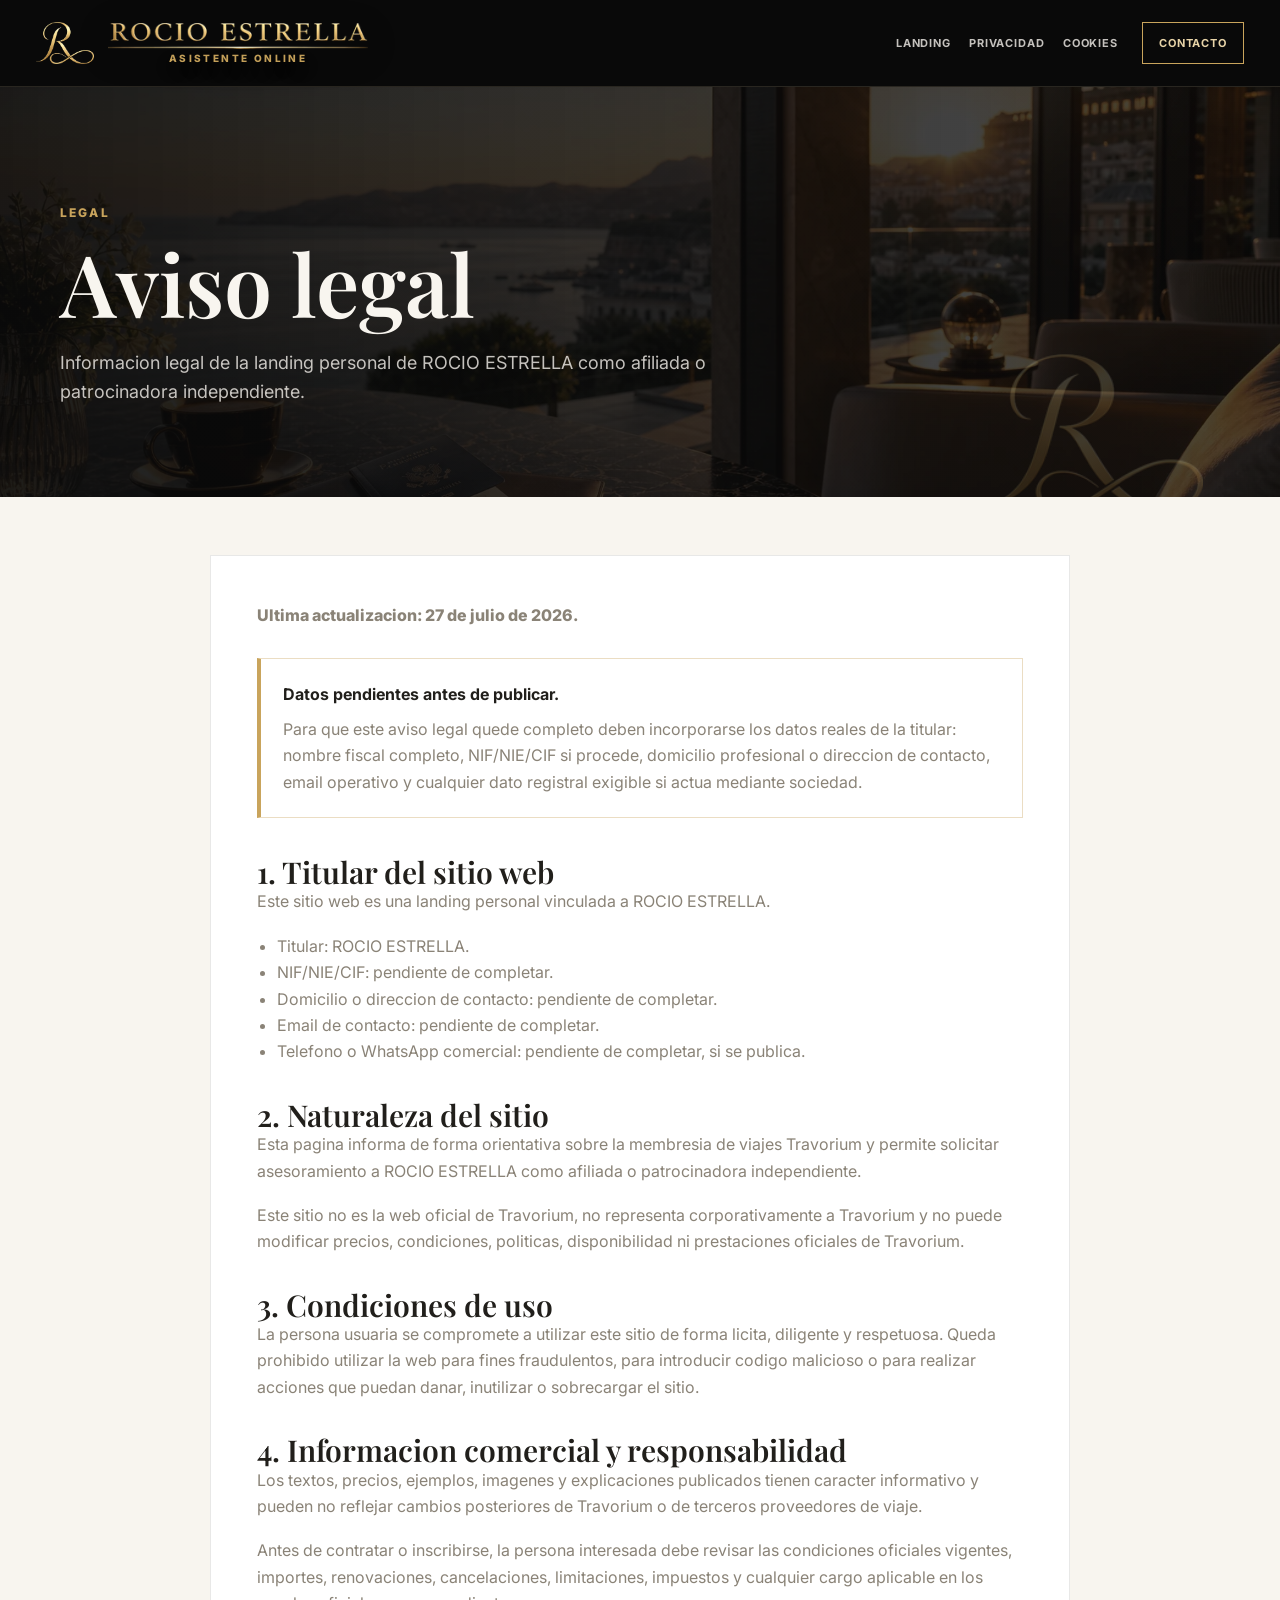
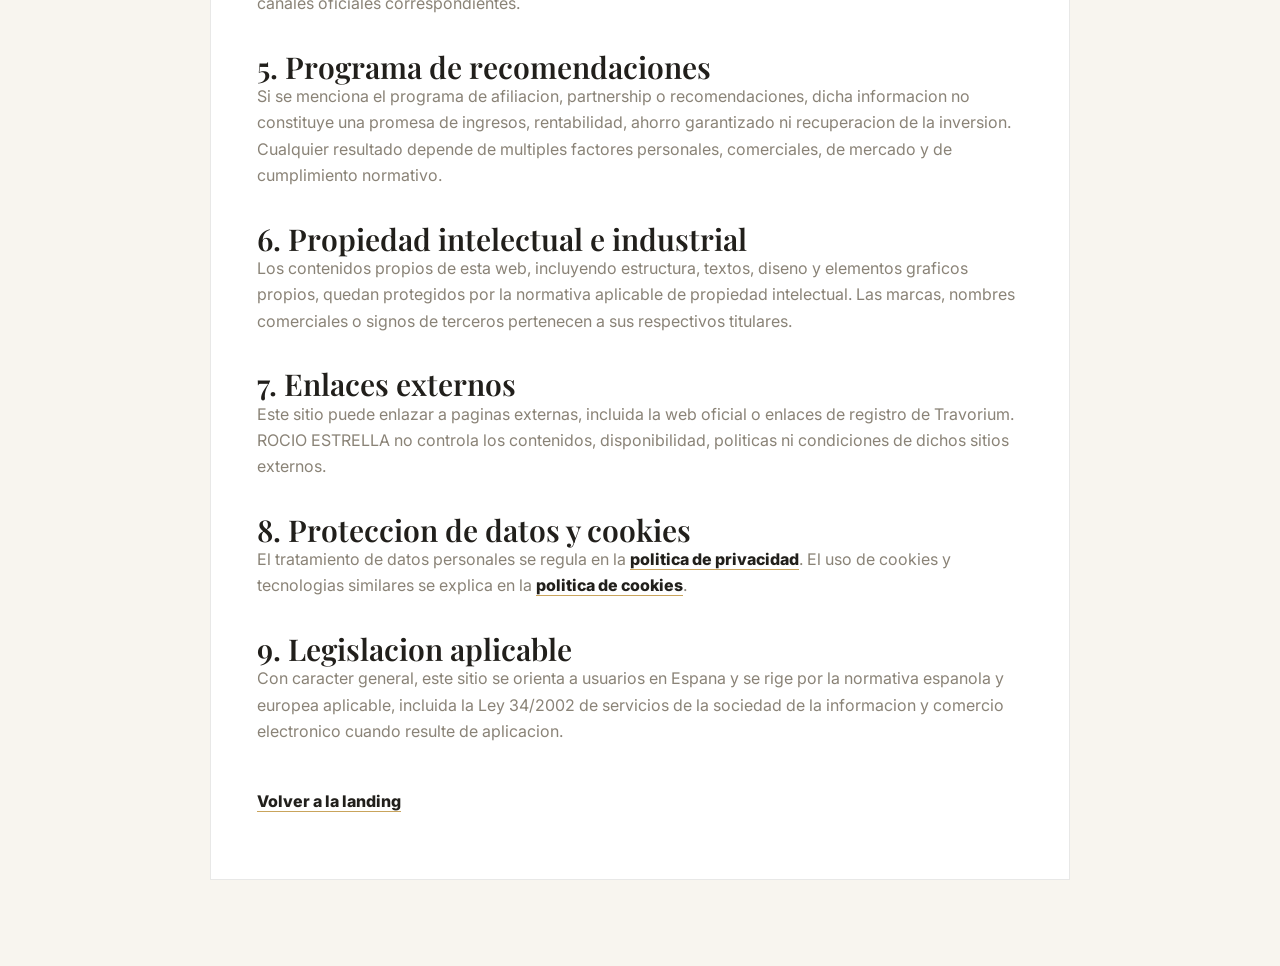
==== aviso-legal.html @ 83512c73 "Initial Rocio landing" ====
<!DOCTYPE html>
<html lang="es">
<head>
  <meta charset="UTF-8" />
  <meta name="viewport" content="width=device-width, initial-scale=1.0" />
  <title>Aviso legal | ROCIO ESTRELLA</title>
  <meta name="description" content="Aviso legal de la landing personal de ROCIO ESTRELLA sobre la membresia de viajes Travorium." />
  <link rel="preconnect" href="https://fonts.googleapis.com" />
  <link rel="preconnect" href="https://fonts.gstatic.com" crossorigin />
  <link href="https://fonts.googleapis.com/css2?family=Inter:wght@400;500;600;700;800&family=Playfair+Display:ital,wght@0,500;0,600;1,500&display=swap" rel="stylesheet" />
  <link rel="stylesheet" href="css/style.css" />
</head>
<body class="legal-page">
  <header class="site-header legal-header">
    <a class="brand" href="index.html" aria-label="ROCIO ESTRELLA inicio">
      <span class="brand-mark"><img src="assets/logo-rocio-mark-transparent.png" alt="" /></span>
      <span class="brand-lockup">
        <img class="brand-wordmark" src="assets/logo-rocio-wordmark-transparent.png" alt="ROCIO ESTRELLA" />
        <span class="brand-subtitle">Asistente online</span>
      </span>
    </a>
    <nav class="main-nav legal-nav">
      <a href="index.html">Landing</a>
      <a href="privacidad.html">Privacidad</a>
      <a href="cookies.html">Cookies</a>
    </nav>
    <a class="nav-cta" href="index.html#contacto">Contacto</a>
  </header>

  <main>
    <section class="legal-hero">
      <div class="container">
        <p class="eyebrow">Legal</p>
        <h1>Aviso legal</h1>
        <p>Informacion legal de la landing personal de ROCIO ESTRELLA como afiliada o patrocinadora independiente.</p>
      </div>
    </section>

    <section class="legal-section">
      <div class="legal-content">
        <p class="legal-updated">Ultima actualizacion: 27 de julio de 2026.</p>

    <div class="legal-notice">
      <strong>Datos pendientes antes de publicar.</strong>
      <p>Para que este aviso legal quede completo deben incorporarse los datos reales de la titular: nombre fiscal completo, NIF/NIE/CIF si procede, domicilio profesional o direccion de contacto, email operativo y cualquier dato registral exigible si actua mediante sociedad.</p>
    </div>

    <h2>1. Titular del sitio web</h2>
    <p>Este sitio web es una landing personal vinculada a ROCIO ESTRELLA.</p>
    <ul>
      <li>Titular: ROCIO ESTRELLA.</li>
      <li>NIF/NIE/CIF: pendiente de completar.</li>
      <li>Domicilio o direccion de contacto: pendiente de completar.</li>
      <li>Email de contacto: pendiente de completar.</li>
      <li>Telefono o WhatsApp comercial: pendiente de completar, si se publica.</li>
    </ul>

    <h2>2. Naturaleza del sitio</h2>
    <p>Esta pagina informa de forma orientativa sobre la membresia de viajes Travorium y permite solicitar asesoramiento a ROCIO ESTRELLA como afiliada o patrocinadora independiente.</p>
    <p>Este sitio no es la web oficial de Travorium, no representa corporativamente a Travorium y no puede modificar precios, condiciones, politicas, disponibilidad ni prestaciones oficiales de Travorium.</p>

    <h2>3. Condiciones de uso</h2>
    <p>La persona usuaria se compromete a utilizar este sitio de forma licita, diligente y respetuosa. Queda prohibido utilizar la web para fines fraudulentos, para introducir codigo malicioso o para realizar acciones que puedan danar, inutilizar o sobrecargar el sitio.</p>

    <h2>4. Informacion comercial y responsabilidad</h2>
    <p>Los textos, precios, ejemplos, imagenes y explicaciones publicados tienen caracter informativo y pueden no reflejar cambios posteriores de Travorium o de terceros proveedores de viaje.</p>
    <p>Antes de contratar o inscribirse, la persona interesada debe revisar las condiciones oficiales vigentes, importes, renovaciones, cancelaciones, limitaciones, impuestos y cualquier cargo aplicable en los canales oficiales correspondientes.</p>

    <h2>5. Programa de recomendaciones</h2>
    <p>Si se menciona el programa de afiliacion, partnership o recomendaciones, dicha informacion no constituye una promesa de ingresos, rentabilidad, ahorro garantizado ni recuperacion de la inversion. Cualquier resultado depende de multiples factores personales, comerciales, de mercado y de cumplimiento normativo.</p>

    <h2>6. Propiedad intelectual e industrial</h2>
    <p>Los contenidos propios de esta web, incluyendo estructura, textos, diseno y elementos graficos propios, quedan protegidos por la normativa aplicable de propiedad intelectual. Las marcas, nombres comerciales o signos de terceros pertenecen a sus respectivos titulares.</p>

    <h2>7. Enlaces externos</h2>
    <p>Este sitio puede enlazar a paginas externas, incluida la web oficial o enlaces de registro de Travorium. ROCIO ESTRELLA no controla los contenidos, disponibilidad, politicas ni condiciones de dichos sitios externos.</p>

    <h2>8. Proteccion de datos y cookies</h2>
    <p>El tratamiento de datos personales se regula en la <a href="privacidad.html">politica de privacidad</a>. El uso de cookies y tecnologias similares se explica en la <a href="cookies.html">politica de cookies</a>.</p>

    <h2>9. Legislacion aplicable</h2>
    <p>Con caracter general, este sitio se orienta a usuarios en Espana y se rige por la normativa espanola y europea aplicable, incluida la Ley 34/2002 de servicios de la sociedad de la informacion y comercio electronico cuando resulte de aplicacion.</p>

        <p class="legal-back"><a href="index.html">Volver a la landing</a></p>
      </div>
    </section>
  </main>
</body>
</html>
---- css/style.css ----
:root {
  --color-black: #0A0A0A;
  --color-gold: #C9A45C;
  --color-gold-light: #E8D4A8;
  --color-cream: #F8F5EF;
  --color-text-muted: #8A8377;
  --color-ink: #211F1B;
  --color-line: rgba(201, 164, 92, 0.22);
  --font-serif: "Playfair Display", Georgia, serif;
  --font-sans: "Inter", Arial, sans-serif;
}

/* Base */
* { box-sizing: border-box; }
html { scroll-behavior: smooth; }
body {
  margin: 0;
  padding-bottom: 112px;
  background: var(--color-black);
  color: var(--color-ink);
  font-family: var(--font-sans);
  line-height: 1.65;
}

img { max-width: 100%; display: block; }
a { color: inherit; }
.container { width: min(1160px, calc(100% - 40px)); margin: 0 auto; }

/* Navbar */
.site-header {
  position: fixed;
  inset: 0 0 auto;
  z-index: 20;
  display: flex;
  align-items: center;
  gap: 24px;
  padding: 18px 36px;
  color: var(--color-cream);
  background: linear-gradient(to bottom, rgba(10, 10, 10, 0.92), rgba(10, 10, 10, 0.45), transparent);
  transition: background 220ms ease, border-color 220ms ease;
}

.site-header.is-scrolled {
  background: rgba(10, 10, 10, 0.94);
  border-bottom: 1px solid rgba(232, 212, 168, 0.14);
  backdrop-filter: blur(16px);
}

.brand {
  display: inline-grid;
  grid-template-columns: 58px 260px;
  align-items: center;
  gap: 14px;
  text-decoration: none;
  min-width: max-content;
}

.brand-mark {
  width: 58px;
  height: 50px;
  display: grid;
  place-items: center;
  overflow: visible;
}

.brand-mark img {
  width: 100%;
  height: 100%;
  object-fit: contain;
}

.brand-wordmark {
  display: block;
  width: 260px;
  max-width: 36vw;
  height: auto;
  filter: drop-shadow(0 8px 18px rgba(0, 0, 0, 0.32));
}

.brand-lockup {
  display: grid;
  gap: 4px;
  justify-items: center;
}

.brand-subtitle {
  width: 100%;
  color: var(--color-gold);
  font-size: 10px;
  font-weight: 800;
  letter-spacing: 0.24em;
  line-height: 1;
  text-align: center;
  text-transform: uppercase;
  text-shadow: 0 8px 18px rgba(0, 0, 0, 0.32);
}

.main-nav {
  display: flex;
  align-items: center;
  justify-content: center;
  gap: 18px;
  flex: 1;
}

.main-nav a,
.nav-cta {
  color: rgba(248, 245, 239, 0.78);
  font-size: 11px;
  font-weight: 700;
  letter-spacing: 0.08em;
  text-decoration: none;
  text-transform: uppercase;
}

.main-nav a:hover { color: var(--color-gold-light); }
.nav-cta {
  padding: 11px 16px;
  border: 1px solid var(--color-gold);
  color: var(--color-gold-light);
}

.menu-toggle {
  display: none;
  width: 42px;
  height: 42px;
  border: 1px solid rgba(232, 212, 168, 0.3);
  background: transparent;
}

.menu-toggle span {
  display: block;
  width: 18px;
  height: 2px;
  margin: 4px auto;
  background: var(--color-gold-light);
}

/* Hero */
.hero {
  position: relative;
  min-height: 92vh;
  display: grid;
  align-items: end;
  color: var(--color-cream);
  padding: 150px 0 78px;
  overflow: hidden;
}

.hero-image,
.hero-overlay {
  position: absolute;
  inset: 0;
  width: 100%;
  height: 100%;
}

.hero-image {
  object-fit: cover;
}

.hero-overlay {
  background:
    linear-gradient(90deg, rgba(10, 10, 10, 0.86) 0%, rgba(10, 10, 10, 0.56) 46%, rgba(10, 10, 10, 0.28) 100%),
    linear-gradient(0deg, rgba(10, 10, 10, 0.82) 0%, transparent 45%);
}

.hero-content { position: relative; z-index: 1; max-width: 840px; margin-left: max(20px, calc((100vw - 1160px) / 2)); }
.eyebrow {
  margin: 0 0 14px;
  color: var(--color-gold);
  font-size: 12px;
  font-weight: 800;
  letter-spacing: 0.18em;
  text-transform: uppercase;
}

h1, h2, h3 { margin: 0; font-family: var(--font-serif); line-height: 1.08; letter-spacing: 0; }
h1 { max-width: 780px; font-size: clamp(46px, 7vw, 86px); font-weight: 600; }
.hero h1 { max-width: 720px; }
h2 { color: inherit; font-size: clamp(34px, 4.6vw, 58px); font-weight: 600; }
h3 { font-size: 24px; }
p { margin: 0 0 18px; }

.hero-copy {
  max-width: 660px;
  margin-top: 24px;
  color: rgba(248, 245, 239, 0.82);
  font-size: 18px;
}

.hero-actions,
.trust-row {
  display: flex;
  align-items: center;
  flex-wrap: wrap;
  gap: 14px;
}

.hero-actions { margin-top: 34px; }
.button {
  display: inline-flex;
  align-items: center;
  justify-content: center;
  min-height: 48px;
  padding: 13px 22px;
  border: 1px solid transparent;
  font-size: 13px;
  font-weight: 800;
  letter-spacing: 0.08em;
  text-decoration: none;
  text-transform: uppercase;
  cursor: pointer;
}

.button-primary { background: var(--color-gold); color: #111; }
.button-secondary { border-color: rgba(232, 212, 168, 0.55); color: var(--color-cream); background: rgba(10, 10, 10, 0.26); }
.button-outline-dark {
  border-color: rgba(33, 31, 27, 0.2);
  color: var(--color-black);
  background: #fff;
}
.button-subtle {
  min-height: auto;
  padding: 6px 2px;
  border: 0;
  color: rgba(248, 245, 239, 0.6);
  background: transparent;
  font-size: 10px;
  font-weight: 600;
  letter-spacing: 0.04em;
}

.button-subtle:hover {
  color: var(--color-cream);
  text-decoration: underline;
  text-underline-offset: 5px;
}

.button-secondary.light { margin-top: 16px; color: var(--color-gold-light); }
.button.full { width: 100%; }
.button:hover { transform: translateY(-1px); }

.membership-badge {
  width: fit-content;
  max-width: 100%;
  margin-top: 26px;
  padding: 14px 18px;
  border: 1px solid rgba(232, 212, 168, 0.28);
  background: rgba(7, 10, 13, 0.34);
  color: var(--color-cream);
}

.membership-badge span {
  display: block;
  color: var(--color-gold-light);
  font-size: 11px;
  font-weight: 800;
  letter-spacing: 0.14em;
  text-transform: uppercase;
}

.membership-badge p {
  margin: 6px 0 0;
  color: rgba(248, 245, 239, 0.72);
  font-size: 13px;
}

.trust-row {
  margin-top: 28px;
  color: rgba(248, 245, 239, 0.72);
  font-size: 12px;
  font-weight: 700;
  letter-spacing: 0.08em;
  text-transform: uppercase;
}

.trust-row span { padding-right: 14px; border-right: 1px solid rgba(232, 212, 168, 0.28); }
.trust-row span:last-child { border-right: 0; }

.hero-disclaimer {
  max-width: 560px;
  margin: 18px 0 0;
  color: rgba(248, 245, 239, 0.58);
  font-size: 12px;
}

/* Sections */
.section { padding: 104px 0; background: #fff; }
.section-cream { background: var(--color-cream); }
.dark-section, .final-cta, .transparency { background: var(--color-black); color: var(--color-cream); }
.testimonial-section { background: #15130F; color: var(--color-cream); }
.slim-section { background: #fff; }
.contact-grid,
.two-column,
.faq-layout {
  display: grid;
  grid-template-columns: 0.9fr 1.1fr;
  gap: 70px;
  align-items: center;
}

.section-heading {
  max-width: 760px;
  margin-bottom: 46px;
}

.section-heading.compact { max-width: 680px; }
.section-heading p:not(.eyebrow) { color: var(--color-text-muted); font-size: 17px; }

/* Advisor */
.advisor-section {
  background:
    linear-gradient(180deg, #fff 0%, var(--color-cream) 100%);
  padding: 86px 0;
}

.advisor-layout {
  display: grid;
  grid-template-columns: minmax(280px, 0.72fr) minmax(0, 1fr);
  gap: clamp(32px, 5vw, 66px);
  align-items: center;
}

.advisor-copy {
  max-width: 680px;
}

.advisor-copy h2 {
  max-width: 680px;
  color: #070D1A;
  font-family: var(--font-serif);
  font-size: clamp(34px, 4.2vw, 54px);
  font-weight: 600;
  line-height: 1.08;
}

.advisor-copy p:not(.eyebrow) {
  max-width: 650px;
  margin-top: 20px;
  margin-bottom: 0;
  color: #74777F;
  font-size: 17px;
  line-height: 1.72;
}

.advisor-copy strong {
  color: #666A72;
  font-weight: 800;
}

.advisor-actions {
  display: flex;
  flex-wrap: wrap;
  gap: 18px;
  margin-top: 30px;
}

.advisor-actions .button {
  min-height: 50px;
  padding-inline: 24px;
  border-radius: 0;
  font-size: 13px;
  letter-spacing: 0.08em;
  text-transform: uppercase;
}

.advisor-photo {
  position: relative;
  min-height: 460px;
  margin: 0;
  overflow: hidden;
  background: #111;
  box-shadow: 0 22px 54px rgba(33, 31, 27, 0.16);
}

.advisor-photo::after {
  content: "";
  position: absolute;
  inset: 0;
  background: linear-gradient(180deg, transparent 64%, rgba(10, 10, 10, 0.28));
  pointer-events: none;
}

.advisor-photo img {
  width: 100%;
  height: 100%;
  min-height: 460px;
  object-fit: cover;
  object-position: 52% 46%;
}

/* Benefits, plans and cards */
.benefit-grid,
.plans-grid,
.testimonial-grid,
.destination-grid,
.steps,
.transparency-grid {
  display: grid;
  gap: 18px;
}

.benefit-grid { grid-template-columns: repeat(3, 1fr); }
.benefit-grid article,
.steps article {
  padding: 28px;
  border: 1px solid rgba(33, 31, 27, 0.12);
  background: rgba(255, 255, 255, 0.56);
}

.benefit-grid span,
.steps span {
  display: inline-grid;
  place-items: center;
  width: 34px;
  height: 34px;
  margin-bottom: 22px;
  border: 1px solid var(--color-gold);
  color: var(--color-gold);
  font-weight: 800;
}

.benefit-grid p,
.steps p { color: var(--color-text-muted); margin-bottom: 0; }

.pricing-panel {
  position: relative;
}

.plans-grid {
  grid-template-columns: repeat(3, 1fr);
  align-items: stretch;
  gap: clamp(36px, 4.5vw, 72px);
}

.plan-card {
  position: relative;
  display: flex;
  min-height: 380px;
  flex-direction: column;
  padding: 14px 0 0;
  border: 0;
  border-top: 1px solid rgba(232, 212, 168, 0.28);
  background:
    linear-gradient(180deg, rgba(201, 164, 92, 0.055), transparent 42%);
  box-shadow: none;
  overflow: visible;
  transition: transform 220ms ease, border-color 220ms ease, box-shadow 220ms ease;
}

.pricing-note {
  max-width: 760px;
  margin: 28px auto 0;
  color: rgba(248, 245, 239, 0.58);
  font-size: 14px;
  text-align: center;
}

.plan-card::before {
  display: none;
}

.plan-card::after {
  content: "";
  position: absolute;
  inset: 12px auto 12px -18px;
  width: 1px;
  background: linear-gradient(180deg, rgba(232, 212, 168, 0.32), transparent);
  opacity: 0.4;
}

.plan-card:hover {
  transform: translateY(-3px);
  border-color: rgba(232, 212, 168, 0.56);
  box-shadow: none;
}

.plan-card.featured {
  z-index: 1;
  background:
    linear-gradient(180deg, rgba(201, 164, 92, 0.12), transparent 48%);
  border-color: rgba(201, 164, 92, 0.72);
  box-shadow: none;
}

.plan-card.platinum {
  background:
    linear-gradient(180deg, rgba(232, 212, 168, 0.1), transparent 48%);
  border-color: rgba(232, 212, 168, 0.62);
}

.plan-card.platinum::before {
  display: none;
}

.plan-card.platinum::after {
  background: linear-gradient(180deg, rgba(232, 212, 168, 0.5), transparent);
}

.plan-card.featured::before {
  display: none;
}

.plan-topline {
  display: flex;
  align-items: center;
  justify-content: space-between;
  gap: 12px;
  min-height: 28px;
}

.plan-name {
  margin: 0;
  color: var(--color-gold-light);
  font-weight: 800;
  letter-spacing: 0.14em;
  text-transform: uppercase;
}

.plan-topline > span {
  padding: 5px 9px;
  background: rgba(201, 164, 92, 0.16);
  color: var(--color-gold-light);
  font-size: 10px;
  font-weight: 900;
  letter-spacing: 0.12em;
  text-transform: uppercase;
}

.plan-card strong {
  display: block;
  margin-top: 24px;
  color: #fff;
  font-family: var(--font-serif);
  font-size: 42px;
  line-height: 1;
}

.plan-card > span { color: rgba(248, 245, 239, 0.58); }
.monthly { margin: 22px 0; color: var(--color-gold-light); font-weight: 800; }
.plan-card ul {
  display: grid;
  gap: 12px;
  padding: 0;
  margin: 0;
  color: rgba(248, 245, 239, 0.76);
  list-style: none;
}

.plan-card li {
  position: relative;
  padding-left: 24px;
}

.plan-card li::before {
  content: "";
  position: absolute;
  left: 0;
  top: 0.72em;
  width: 8px;
  height: 8px;
  border: 1px solid var(--color-gold);
  transform: rotate(45deg);
}

.plan-cta {
  display: inline-flex;
  align-items: center;
  justify-content: center;
  width: 100%;
  min-height: 46px;
  margin-top: auto;
  border: 1px solid rgba(232, 212, 168, 0.34);
  color: var(--color-gold-light);
  font-size: 12px;
  font-weight: 800;
  letter-spacing: 0.08em;
  text-decoration: none;
  text-transform: uppercase;
}

.featured .plan-cta {
  background: rgba(201, 164, 92, 0.92);
  border-color: var(--color-gold);
  color: #111;
}

.platinum .plan-cta {
  border-color: var(--color-gold-light);
  box-shadow: inset 0 0 0 1px rgba(232, 212, 168, 0.18);
}

.plan-cta:hover {
  background: rgba(201, 164, 92, 0.14);
}

.featured .plan-cta:hover {
  background: var(--color-gold-light);
}

.testimonial-grid { grid-template-columns: repeat(3, 1fr); }
blockquote {
  margin: 0;
  padding: 28px;
  border: 1px solid rgba(232, 212, 168, 0.18);
  background: rgba(248, 245, 239, 0.04);
}

blockquote p { font-family: var(--font-serif); font-size: 24px; line-height: 1.32; }
cite { color: var(--color-gold-light); font-size: 13px; font-style: normal; }
.microcopy { margin-top: 16px; color: var(--color-text-muted); font-size: 13px; }

/* Destinations */
.destinations-section { background: #fff; }
.destination-grid { grid-template-columns: repeat(3, 1fr); }
.destination-card {
  position: relative;
  min-height: 430px;
  overflow: hidden;
  background: #111;
  color: var(--color-cream);
}

.destination-card img {
  width: 100%;
  height: 100%;
  min-height: 430px;
  object-fit: cover;
  transition: transform 600ms ease;
}

.destination-card::after {
  content: "";
  position: absolute;
  inset: 0;
  background: linear-gradient(0deg, rgba(10, 10, 10, 0.82), rgba(10, 10, 10, 0.08) 58%);
}

.destination-card div {
  position: absolute;
  z-index: 1;
  left: 24px;
  right: 24px;
  bottom: 24px;
}

.destination-card span {
  color: var(--color-gold-light);
  font-size: 12px;
  font-weight: 800;
  letter-spacing: 0.12em;
  text-transform: uppercase;
}

.destination-card h3 {
  margin-top: 8px;
  color: #fff;
  font-size: 30px;
}

.destination-card:hover img { transform: scale(1.04); }

/* Process and transparency */
.steps { grid-template-columns: repeat(3, 1fr); }
.two-column { align-items: start; }

.association-card {
  margin: 38px 0 0;
  padding: 22px 0 0;
  border: 0;
  border-top: 1px solid rgba(232, 212, 168, 0.18);
  background:
    linear-gradient(135deg, rgba(248, 245, 239, 0.035), rgba(248, 245, 239, 0.01)),
    radial-gradient(circle at 82% 18%, rgba(201, 164, 92, 0.18), transparent 34%);
  color: var(--color-cream);
  box-shadow: none;
}

.price-association-card {
  margin-top: 26px;
}

.association-option,
.association-summary {
  display: grid;
  align-items: center;
  gap: 16px;
}

.association-option {
  grid-template-columns: 58px 1fr auto;
  padding: 0 0 18px;
  border-bottom: 1px solid rgba(232, 212, 168, 0.16);
}

.association-toggle {
  width: 58px;
  height: 46px;
  display: grid;
  place-items: center;
  border: 1px solid rgba(232, 212, 168, 0.55);
  background: linear-gradient(180deg, rgba(232, 212, 168, 0.2), rgba(201, 164, 92, 0.12));
  color: var(--color-gold-light);
  box-shadow: inset 0 0 0 1px rgba(10, 10, 10, 0.35), 0 10px 24px rgba(0, 0, 0, 0.18);
  cursor: pointer;
  transition: transform 180ms ease, background 180ms ease, border-color 180ms ease;
}

.association-toggle[aria-pressed="true"] {
  background: var(--color-gold);
  border-color: var(--color-gold-light);
  color: #111;
}

.association-toggle:hover {
  transform: translateY(-1px);
  border-color: var(--color-gold-light);
}

.toggle-symbol {
  font-size: 26px;
  font-weight: 800;
  line-height: 1;
}

.association-title-row {
  display: flex;
  align-items: center;
  gap: 12px;
  flex-wrap: wrap;
}

.association-card h3 {
  color: #fff;
  font-family: var(--font-sans);
  font-size: clamp(18px, 1.8vw, 24px);
  font-weight: 800;
  line-height: 1.2;
}

.association-title-row span {
  padding: 5px 10px;
  background: var(--color-gold);
  color: #111;
  font-size: 11px;
  font-weight: 900;
  letter-spacing: 0.1em;
  text-transform: uppercase;
}

.association-card p {
  margin: 6px 0 0;
  color: rgba(248, 245, 239, 0.68);
  font-size: 14px;
}

.association-card a:not(.button) {
  display: inline-block;
  margin-top: 8px;
  color: var(--color-gold-light);
  font-weight: 800;
  text-decoration: none;
  border-bottom: 1px solid var(--color-gold);
}

.association-price {
  text-align: right;
  white-space: nowrap;
}

.association-price .old-price {
  color: rgba(248, 245, 239, 0.48);
  font-weight: 800;
  text-decoration: line-through;
}

.association-price strong {
  display: inline-block;
  margin-left: 8px;
  color: #fff;
  font-family: var(--font-serif);
  font-size: clamp(30px, 3.2vw, 44px);
  line-height: 1;
}

.association-price small {
  color: rgba(248, 245, 239, 0.62);
  font-size: 15px;
  font-weight: 700;
}

.association-summary {
  grid-template-columns: 1fr auto auto auto;
  padding-top: 16px;
  gap: 22px;
}

.association-summary span {
  display: block;
  color: rgba(248, 245, 239, 0.58);
  font-size: 12px;
  font-weight: 800;
  letter-spacing: 0.12em;
  text-transform: uppercase;
}

.association-summary strong {
  color: #fff;
  display: block;
  font-size: clamp(20px, 2vw, 28px);
  line-height: 1.2;
}

.association-pill {
  padding: 10px 14px;
  background: rgba(248, 245, 239, 0.08);
  border: 1px solid rgba(232, 212, 168, 0.18);
  color: var(--color-gold-light);
  font-size: 14px;
  font-weight: 800;
  white-space: nowrap;
}

.association-card:not(.is-selected) .association-pill {
  color: rgba(248, 245, 239, 0.48);
  text-decoration: line-through;
}

.association-note {
  margin: 16px 0 0;
  color: rgba(248, 245, 239, 0.55);
  font-size: 13px;
  text-align: center;
}

.sticky-price-bar {
  position: fixed;
  right: 0;
  bottom: 0;
  left: 0;
  z-index: 30;
  padding: 12px 28px;
  border-top: 1px solid rgba(232, 212, 168, 0.24);
  background: rgba(10, 10, 10, 0.94);
  color: var(--color-cream);
  backdrop-filter: blur(18px);
  box-shadow: 0 -22px 60px rgba(0, 0, 0, 0.32);
  opacity: 0;
  pointer-events: none;
  transform: translateY(100%);
  transition: opacity 220ms ease, transform 220ms ease;
}

.sticky-price-bar.is-visible {
  opacity: 1;
  pointer-events: auto;
  transform: translateY(0);
}

.sticky-price-inner {
  width: min(1200px, 100%);
  margin: 0 auto;
  display: grid;
  grid-template-columns: 1.25fr auto auto auto;
  gap: 24px;
  align-items: center;
}

.sticky-plan span,
.sticky-total span {
  display: block;
  color: rgba(248, 245, 239, 0.55);
  font-size: 11px;
  font-weight: 900;
  letter-spacing: 0.14em;
  text-transform: uppercase;
}

.sticky-plan strong,
.sticky-total strong {
  display: block;
  margin-top: 4px;
  color: #fff;
  font-size: clamp(20px, 2.2vw, 30px);
  line-height: 1.05;
}

.sticky-association-toggle {
  min-height: 50px;
  display: inline-flex;
  align-items: center;
  justify-content: center;
  gap: 10px;
  padding: 0 18px;
  border: 1px solid rgba(232, 212, 168, 0.42);
  background: rgba(248, 245, 239, 0.05);
  color: var(--color-gold-light);
  font: inherit;
  font-weight: 900;
  cursor: pointer;
}

.sticky-association-toggle span {
  display: inline-grid;
  place-items: center;
  width: 22px;
  height: 22px;
  background: rgba(201, 164, 92, 0.18);
  color: var(--color-gold-light);
  font-size: 20px;
  line-height: 1;
}

.sticky-association-toggle[aria-pressed="true"] {
  border-color: var(--color-gold);
  background: rgba(201, 164, 92, 0.16);
}

.sticky-association-toggle[aria-pressed="true"] span {
  background: var(--color-gold);
  color: #111;
}

.sticky-cta {
  min-width: 230px;
}

.disclaimer {
  padding: 18px;
  border-left: 3px solid var(--color-gold);
  background: var(--color-cream);
  font-weight: 700;
}

.transparency-grid { grid-template-columns: repeat(3, 1fr); }
.transparency-grid article {
  padding: 24px;
  border: 1px solid rgba(232, 212, 168, 0.17);
  background: rgba(248, 245, 239, 0.04);
}

.transparency-grid h3 { color: var(--color-gold-light); font-size: 23px; }
.transparency-grid p { color: rgba(248, 245, 239, 0.72); margin-bottom: 0; }
.transparency-grid a { color: var(--color-gold-light); font-weight: 800; }

/* FAQ */
.faq-layout { align-items: start; }
.faq-list { display: grid; gap: 12px; }
details {
  border: 1px solid rgba(33, 31, 27, 0.13);
  background: rgba(255, 255, 255, 0.68);
}

summary {
  padding: 18px 20px;
  cursor: pointer;
  font-weight: 800;
}

details p { padding: 0 20px 18px; color: var(--color-text-muted); }

/* Final CTA */
.final-cta .contact-grid { align-items: start; }
.final-cta p { color: rgba(248, 245, 239, 0.72); }
.contact-form {
  display: grid;
  gap: 14px;
  padding: 28px;
  border: 1px solid rgba(232, 212, 168, 0.2);
  background: rgba(248, 245, 239, 0.04);
}

label { display: grid; gap: 7px; color: var(--color-gold-light); font-size: 13px; font-weight: 800; text-transform: uppercase; letter-spacing: 0.08em; }
input, textarea {
  width: 100%;
  border: 1px solid rgba(232, 212, 168, 0.24);
  background: rgba(255, 255, 255, 0.06);
  color: #fff;
  font: inherit;
  padding: 13px 14px;
}

textarea { resize: vertical; }
.check {
  grid-template-columns: 18px 1fr;
  align-items: start;
  color: rgba(248, 245, 239, 0.78);
  font-size: 12px;
  line-height: 1.45;
  text-transform: none;
  letter-spacing: 0;
}

.check input { width: 18px; margin-top: 2px; }
.check a, .direct-link { color: var(--color-gold-light); font-weight: 800; }
.direct-link {
  display: block;
  text-align: center;
  text-transform: uppercase;
  letter-spacing: 0.08em;
  font-size: 13px;
}
.disabled-link {
  color: rgba(248, 245, 239, 0.48);
  cursor: not-allowed;
}

.form-note,
.form-status {
  padding: 14px 16px;
  border-left: 3px solid var(--color-gold);
  background: rgba(248, 245, 239, 0.08);
  font-size: 14px;
}

.form-status:empty {
  display: none;
}

/* Footer */
.site-footer {
  padding: 58px 0 24px;
  background: #050505;
  color: rgba(248, 245, 239, 0.72);
}

.footer-grid {
  display: grid;
  grid-template-columns: 1.5fr 0.7fr 0.8fr;
  gap: 42px;
}

.footer-brand {
  display: inline-grid;
  margin-bottom: 18px;
}
.site-footer h3 {
  color: var(--color-gold-light);
  font-family: var(--font-sans);
  font-size: 13px;
  letter-spacing: 0.1em;
  text-transform: uppercase;
}

.site-footer a:not(.brand) {
  display: block;
  margin: 9px 0;
  text-decoration: none;
}

.footer-muted {
  display: block;
  margin: 9px 0;
  color: rgba(248, 245, 239, 0.52);
}

.site-footer a:hover { color: var(--color-gold-light); }
.copyright {
  width: min(1160px, calc(100% - 40px));
  margin: 34px auto 0;
  padding-top: 22px;
  border-top: 1px solid rgba(232, 212, 168, 0.13);
  font-size: 13px;
}

/* Legal pages */
.legal-page {
  padding-bottom: 0;
  background: var(--color-black);
  color: var(--color-ink);
}

.legal-header {
  position: sticky;
  background: rgba(10, 10, 10, 0.94);
  border-bottom: 1px solid rgba(232, 212, 168, 0.14);
  backdrop-filter: blur(16px);
}

.legal-nav {
  justify-content: flex-end;
}

.legal-hero {
  position: relative;
  padding: 116px 0 72px;
  overflow: hidden;
  background:
    linear-gradient(90deg, rgba(10, 10, 10, 0.92), rgba(10, 10, 10, 0.72)),
    url("../assets/hero-travel.webp") center/cover;
  color: var(--color-cream);
}

.legal-hero::after {
  content: "";
  position: absolute;
  right: 6vw;
  bottom: -46px;
  width: min(220px, 42vw);
  aspect-ratio: 1;
  background: url("../assets/logo-rocio-mark-transparent.png") center/contain no-repeat;
  opacity: 0.18;
}

.legal-hero .container {
  position: relative;
  z-index: 1;
}

.legal-hero h1 {
  color: var(--color-cream);
}

.legal-hero p:not(.eyebrow) {
  max-width: 660px;
  margin-top: 18px;
  color: rgba(248, 245, 239, 0.78);
  font-size: 18px;
}

.legal-section {
  padding: 58px 0 86px;
  background: var(--color-cream);
}

.legal-content {
  width: min(860px, calc(100% - 40px));
  margin: 0 auto;
  padding: 46px;
  border: 1px solid rgba(33, 31, 27, 0.1);
  background: #fff;
}

.legal-content h1 { color: var(--color-ink); font-size: clamp(40px, 6vw, 70px); }
.legal-content h2 { margin-top: 34px; font-size: 30px; }
.legal-content p, .legal-content li { color: var(--color-text-muted); }
.legal-content a {
  color: var(--color-ink);
  font-weight: 800;
  text-decoration-color: var(--color-gold);
  text-underline-offset: 4px;
}

.legal-updated {
  font-weight: 800;
}

.legal-notice {
  margin: 30px 0 38px;
  padding: 22px;
  border: 1px solid rgba(201, 164, 92, 0.36);
  border-left: 4px solid var(--color-gold);
  background: #fff;
}

.legal-notice strong {
  display: block;
  margin-bottom: 8px;
  color: var(--color-ink);
}

.legal-notice p {
  margin-bottom: 0;
}

.legal-content ul {
  padding-left: 20px;
}

.legal-table {
  width: 100%;
  margin: 24px 0;
  border-collapse: collapse;
  background: #fff;
}

.legal-table th,
.legal-table td {
  padding: 14px;
  border: 1px solid rgba(33, 31, 27, 0.13);
  text-align: left;
  vertical-align: top;
}

.legal-table th {
  color: var(--color-ink);
  font-size: 13px;
  text-transform: uppercase;
  letter-spacing: 0.08em;
}

.legal-back {
  margin-top: 44px;
}

/* Responsive */
@media (max-width: 1060px) {
  .site-header { padding: 14px 20px; }
  .menu-toggle { display: block; margin-left: auto; }
  .main-nav {
    position: fixed;
    top: 72px;
    left: 20px;
    right: 20px;
    display: none;
    padding: 18px;
    background: rgba(10, 10, 10, 0.96);
    border: 1px solid rgba(232, 212, 168, 0.16);
    flex-direction: column;
    align-items: stretch;
  }
  .main-nav.is-open { display: flex; }
  .nav-cta { display: none; }
  .plans-grid { grid-template-columns: repeat(2, 1fr); }
  .sticky-price-inner {
    grid-template-columns: 1fr 1fr;
    gap: 12px;
  }
  .sticky-cta { min-width: 0; }
}

@media (max-width: 860px) {
  .hero { min-height: 88vh; padding-bottom: 48px; }
  .hero-content { margin-left: auto; }
  .hero h1 { max-width: 680px; }
  .membership-badge { margin-top: 22px; }
  .section { padding: 72px 0; }
  .contact-grid,
  .two-column,
  .faq-layout,
  .advisor-layout,
  .footer-grid { grid-template-columns: 1fr; gap: 34px; }
  .advisor-section { padding: 72px 0; }
  .advisor-copy h2 { font-size: clamp(34px, 8vw, 48px); }
  .advisor-copy p:not(.eyebrow) { font-size: 16px; }
  .advisor-photo,
  .advisor-photo img { min-height: 430px; }
  .benefit-grid,
  .plans-grid,
  .testimonial-grid,
  .destination-grid,
  .steps,
  .transparency-grid { grid-template-columns: 1fr; }
  .association-option,
  .association-summary { grid-template-columns: 1fr; }
  .plan-card { min-height: auto; }
  .association-price { text-align: left; }
  .association-toggle { width: 100%; }
  .association-summary .button { width: 100%; }
  body { padding-bottom: 230px; }
  .sticky-price-bar { padding: 12px 14px; }
  .sticky-price-inner { grid-template-columns: 1fr; }
  .sticky-plan strong,
  .sticky-total strong { font-size: 22px; }
  .sticky-association-toggle,
  .sticky-cta { width: 100%; }
  .legal-header .nav-cta { display: inline-flex; }
}

@media (max-width: 560px) {
  .container { width: min(100% - 28px, 1160px); }
  .site-header { gap: 12px; }
  .brand {
    grid-template-columns: 44px minmax(0, 190px);
    gap: 10px;
  }
  .brand-mark { width: 44px; height: 38px; }
  .brand-wordmark { width: 190px; max-width: 54vw; }
  .brand-subtitle { font-size: 8px; letter-spacing: 0.2em; }
  .hero h1 { font-size: 40px; }
  .hero-copy { font-size: 16px; }
  .hero-actions { align-items: stretch; flex-direction: column; }
  .advisor-actions { align-items: stretch; flex-direction: column; }
  .button { width: 100%; padding-inline: 14px; }
  .advisor-actions .button { padding-inline: 18px; }
  .advisor-photo,
  .advisor-photo img { min-height: 390px; }
  .advisor-photo img { object-position: 51% 50%; }
  .button-subtle { align-self: flex-start; width: auto; padding-inline: 2px; }
  .membership-badge { width: 100%; padding: 13px 15px; }
  .trust-row { gap: 10px 12px; font-size: 11px; }
  .trust-row { align-items: flex-start; flex-direction: column; }
  .trust-row span { border-right: 0; padding-right: 0; }
  .hero-disclaimer { font-size: 11px; }
  .contact-form { padding: 20px; }
  .legal-header {
    position: relative;
  }
  .legal-nav {
    display: flex;
    position: static;
    flex-direction: row;
    flex-wrap: wrap;
    padding: 0;
    border: 0;
    background: transparent;
  }
  .legal-header .brand {
    grid-template-columns: 38px minmax(0, 150px);
  }
  .legal-content {
    width: min(100% - 28px, 860px);
    padding: 24px;
  }
  .legal-hero {
    padding: 72px 0 48px;
  }
  .legal-hero h1 {
    font-size: 42px;
  }
  .legal-table {
    display: block;
    overflow-x: auto;
  }
}
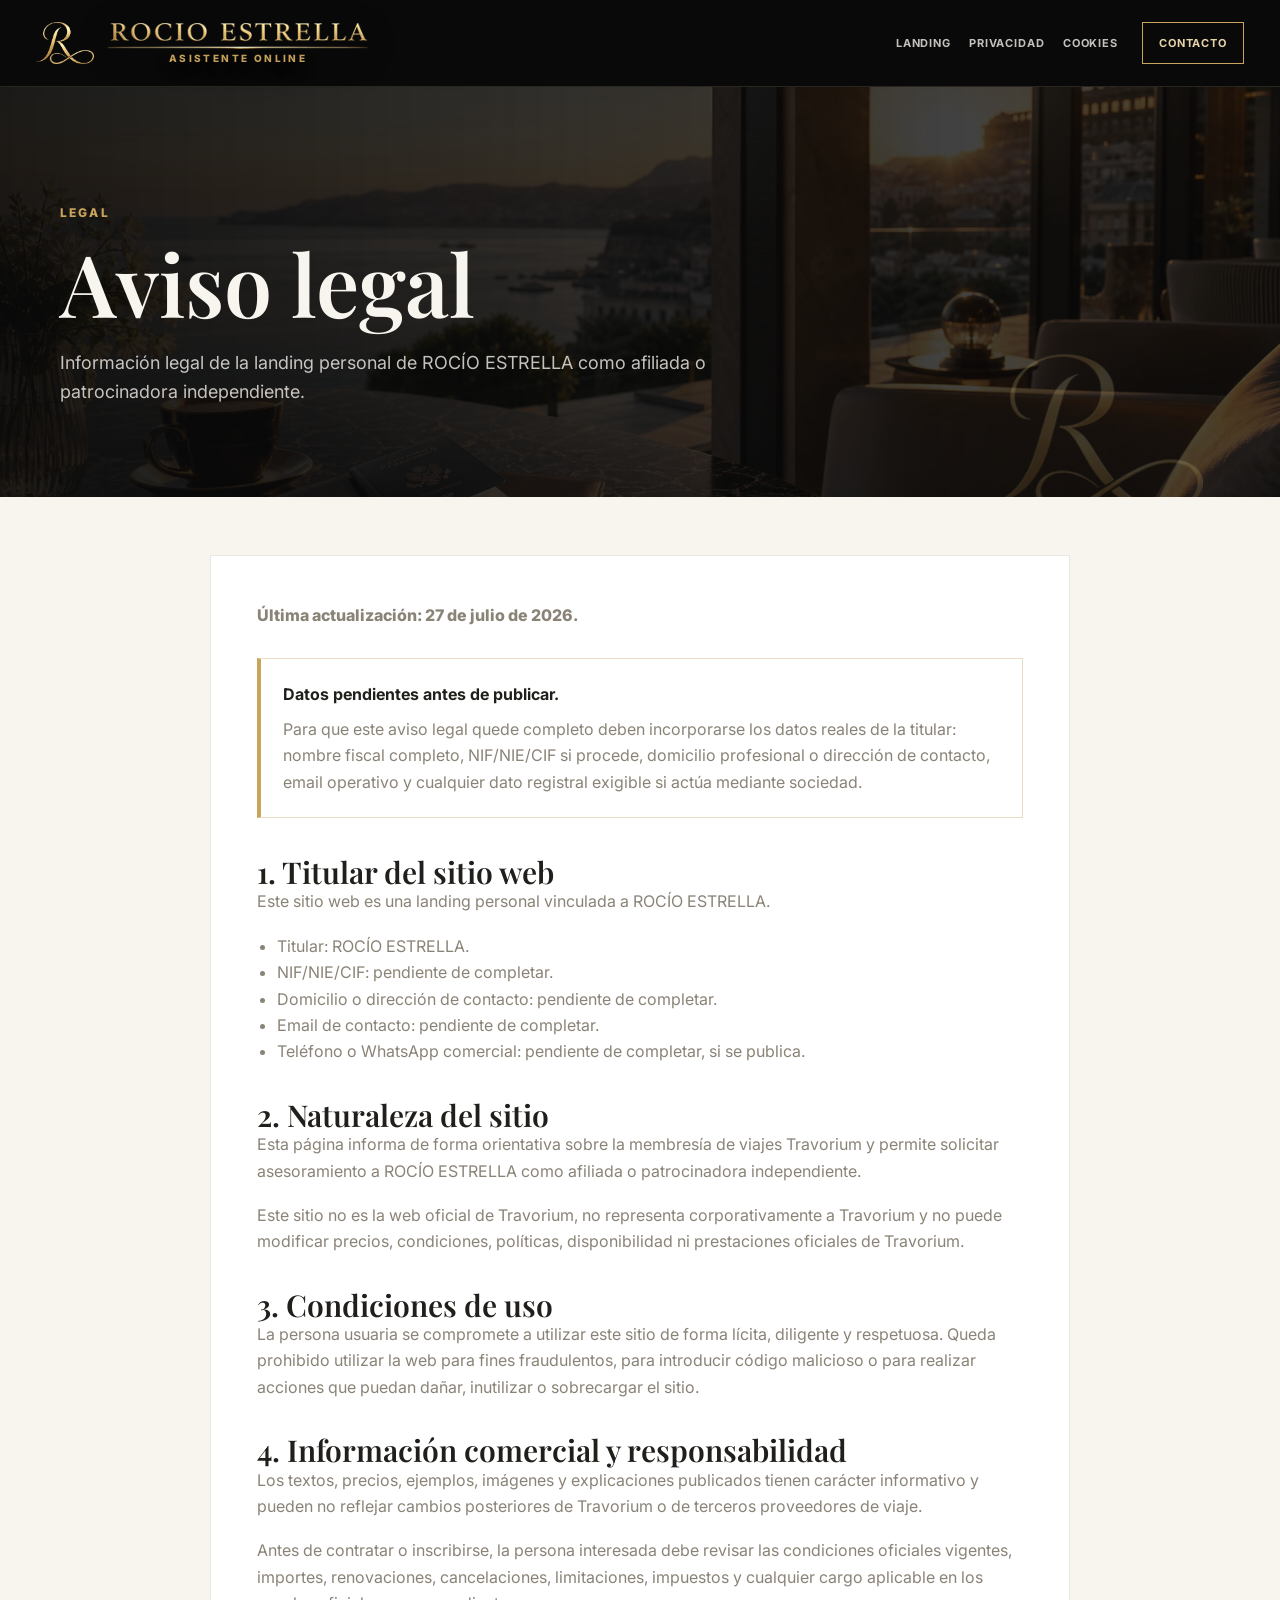
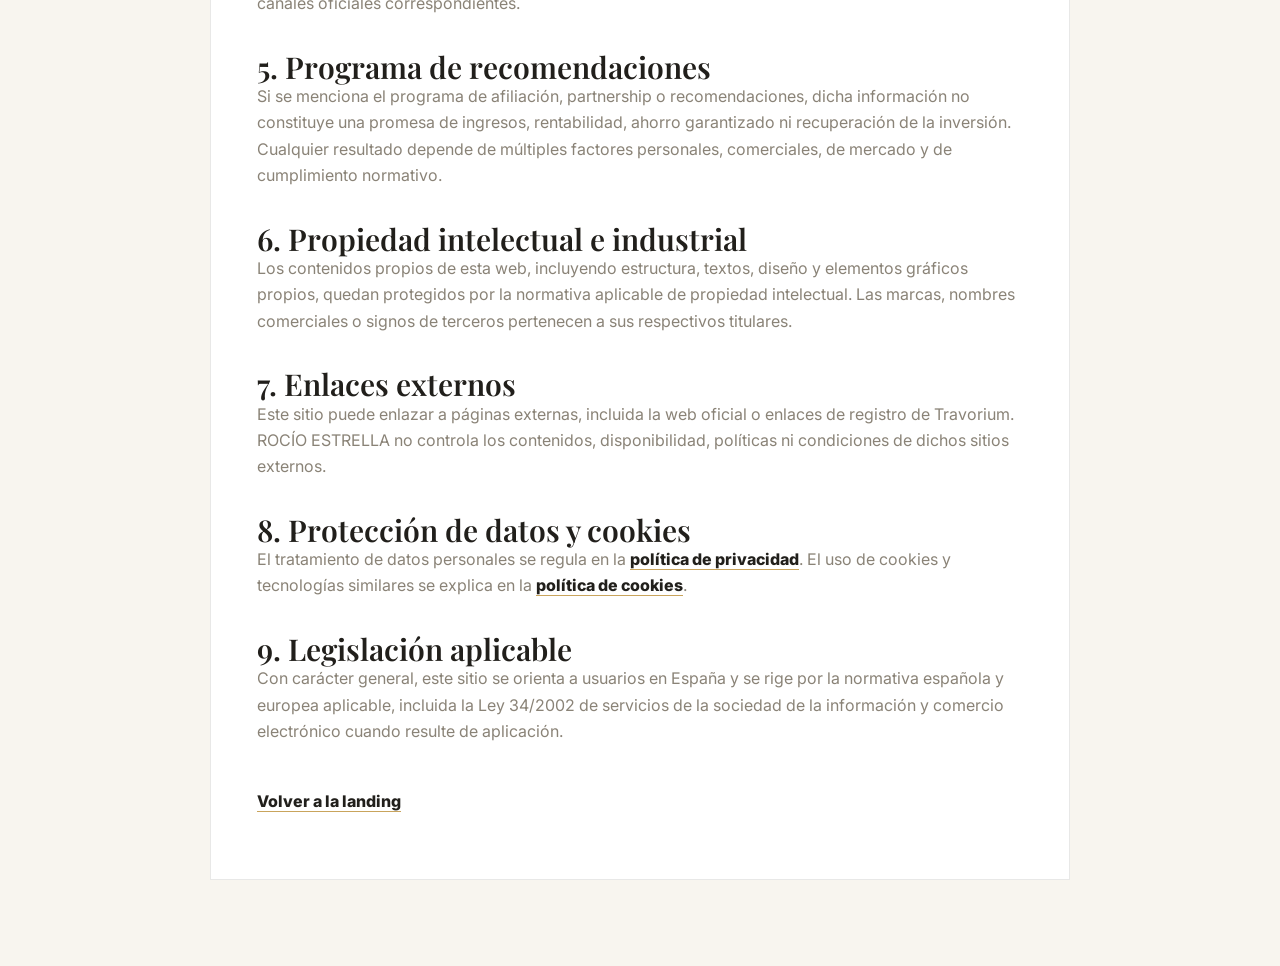
==== commit bdc4d22d: "Correct Spanish spelling and accents" ====
--- a/aviso-legal.html
+++ b/aviso-legal.html
@@ -3,8 +3,8 @@
 <head>
   <meta charset="UTF-8" />
   <meta name="viewport" content="width=device-width, initial-scale=1.0" />
-  <title>Aviso legal | ROCIO ESTRELLA</title>
-  <meta name="description" content="Aviso legal de la landing personal de ROCIO ESTRELLA sobre la membresia de viajes Travorium." />
+  <title>Aviso legal | ROCÍO ESTRELLA</title>
+  <meta name="description" content="Aviso legal de la landing personal de ROCÍO ESTRELLA sobre la membresía de viajes Travorium." />
   <link rel="preconnect" href="https://fonts.googleapis.com" />
   <link rel="preconnect" href="https://fonts.gstatic.com" crossorigin />
   <link href="https://fonts.googleapis.com/css2?family=Inter:wght@400;500;600;700;800&family=Playfair+Display:ital,wght@0,500;0,600;1,500&display=swap" rel="stylesheet" />
@@ -12,19 +12,19 @@
 </head>
 <body class="legal-page">
   <header class="site-header legal-header">
-    <a class="brand" href="index.html" aria-label="ROCIO ESTRELLA inicio">
+    <a class="brand" href="/" aria-label="ROCÍO ESTRELLA inicio">
       <span class="brand-mark"><img src="assets/logo-rocio-mark-transparent.png" alt="" /></span>
       <span class="brand-lockup">
-        <img class="brand-wordmark" src="assets/logo-rocio-wordmark-transparent.png" alt="ROCIO ESTRELLA" />
+        <img class="brand-wordmark" src="assets/logo-rocio-wordmark-transparent.png" alt="ROCÍO ESTRELLA" />
         <span class="brand-subtitle">Asistente online</span>
       </span>
     </a>
     <nav class="main-nav legal-nav">
-      <a href="index.html">Landing</a>
-      <a href="privacidad.html">Privacidad</a>
-      <a href="cookies.html">Cookies</a>
+      <a href="/">Landing</a>
+      <a href="/privacidad">Privacidad</a>
+      <a href="/cookies">Cookies</a>
     </nav>
-    <a class="nav-cta" href="index.html#contacto">Contacto</a>
+    <a class="nav-cta" href="/#contacto">Contacto</a>
   </header>
 
   <main>
@@ -32,56 +32,56 @@
       <div class="container">
         <p class="eyebrow">Legal</p>
         <h1>Aviso legal</h1>
-        <p>Informacion legal de la landing personal de ROCIO ESTRELLA como afiliada o patrocinadora independiente.</p>
+        <p>Información legal de la landing personal de ROCÍO ESTRELLA como afiliada o patrocinadora independiente.</p>
       </div>
     </section>
 
     <section class="legal-section">
       <div class="legal-content">
-        <p class="legal-updated">Ultima actualizacion: 27 de julio de 2026.</p>
+        <p class="legal-updated">Última actualización: 27 de julio de 2026.</p>
 
     <div class="legal-notice">
       <strong>Datos pendientes antes de publicar.</strong>
-      <p>Para que este aviso legal quede completo deben incorporarse los datos reales de la titular: nombre fiscal completo, NIF/NIE/CIF si procede, domicilio profesional o direccion de contacto, email operativo y cualquier dato registral exigible si actua mediante sociedad.</p>
+      <p>Para que este aviso legal quede completo deben incorporarse los datos reales de la titular: nombre fiscal completo, NIF/NIE/CIF si procede, domicilio profesional o dirección de contacto, email operativo y cualquier dato registral exigible si actúa mediante sociedad.</p>
     </div>
 
     <h2>1. Titular del sitio web</h2>
-    <p>Este sitio web es una landing personal vinculada a ROCIO ESTRELLA.</p>
+    <p>Este sitio web es una landing personal vinculada a ROCÍO ESTRELLA.</p>
     <ul>
-      <li>Titular: ROCIO ESTRELLA.</li>
+      <li>Titular: ROCÍO ESTRELLA.</li>
       <li>NIF/NIE/CIF: pendiente de completar.</li>
-      <li>Domicilio o direccion de contacto: pendiente de completar.</li>
+      <li>Domicilio o dirección de contacto: pendiente de completar.</li>
       <li>Email de contacto: pendiente de completar.</li>
-      <li>Telefono o WhatsApp comercial: pendiente de completar, si se publica.</li>
+      <li>Teléfono o WhatsApp comercial: pendiente de completar, si se publica.</li>
     </ul>
 
     <h2>2. Naturaleza del sitio</h2>
-    <p>Esta pagina informa de forma orientativa sobre la membresia de viajes Travorium y permite solicitar asesoramiento a ROCIO ESTRELLA como afiliada o patrocinadora independiente.</p>
-    <p>Este sitio no es la web oficial de Travorium, no representa corporativamente a Travorium y no puede modificar precios, condiciones, politicas, disponibilidad ni prestaciones oficiales de Travorium.</p>
+    <p>Esta página informa de forma orientativa sobre la membresía de viajes Travorium y permite solicitar asesoramiento a ROCÍO ESTRELLA como afiliada o patrocinadora independiente.</p>
+    <p>Este sitio no es la web oficial de Travorium, no representa corporativamente a Travorium y no puede modificar precios, condiciones, políticas, disponibilidad ni prestaciones oficiales de Travorium.</p>
 
     <h2>3. Condiciones de uso</h2>
-    <p>La persona usuaria se compromete a utilizar este sitio de forma licita, diligente y respetuosa. Queda prohibido utilizar la web para fines fraudulentos, para introducir codigo malicioso o para realizar acciones que puedan danar, inutilizar o sobrecargar el sitio.</p>
+    <p>La persona usuaria se compromete a utilizar este sitio de forma lícita, diligente y respetuosa. Queda prohibido utilizar la web para fines fraudulentos, para introducir código malicioso o para realizar acciones que puedan dañar, inutilizar o sobrecargar el sitio.</p>
 
-    <h2>4. Informacion comercial y responsabilidad</h2>
-    <p>Los textos, precios, ejemplos, imagenes y explicaciones publicados tienen caracter informativo y pueden no reflejar cambios posteriores de Travorium o de terceros proveedores de viaje.</p>
+    <h2>4. Información comercial y responsabilidad</h2>
+    <p>Los textos, precios, ejemplos, imágenes y explicaciones publicados tienen carácter informativo y pueden no reflejar cambios posteriores de Travorium o de terceros proveedores de viaje.</p>
     <p>Antes de contratar o inscribirse, la persona interesada debe revisar las condiciones oficiales vigentes, importes, renovaciones, cancelaciones, limitaciones, impuestos y cualquier cargo aplicable en los canales oficiales correspondientes.</p>
 
     <h2>5. Programa de recomendaciones</h2>
-    <p>Si se menciona el programa de afiliacion, partnership o recomendaciones, dicha informacion no constituye una promesa de ingresos, rentabilidad, ahorro garantizado ni recuperacion de la inversion. Cualquier resultado depende de multiples factores personales, comerciales, de mercado y de cumplimiento normativo.</p>
+    <p>Si se menciona el programa de afiliación, partnership o recomendaciones, dicha información no constituye una promesa de ingresos, rentabilidad, ahorro garantizado ni recuperación de la inversión. Cualquier resultado depende de múltiples factores personales, comerciales, de mercado y de cumplimiento normativo.</p>
 
     <h2>6. Propiedad intelectual e industrial</h2>
-    <p>Los contenidos propios de esta web, incluyendo estructura, textos, diseno y elementos graficos propios, quedan protegidos por la normativa aplicable de propiedad intelectual. Las marcas, nombres comerciales o signos de terceros pertenecen a sus respectivos titulares.</p>
+    <p>Los contenidos propios de esta web, incluyendo estructura, textos, diseño y elementos gráficos propios, quedan protegidos por la normativa aplicable de propiedad intelectual. Las marcas, nombres comerciales o signos de terceros pertenecen a sus respectivos titulares.</p>
 
     <h2>7. Enlaces externos</h2>
-    <p>Este sitio puede enlazar a paginas externas, incluida la web oficial o enlaces de registro de Travorium. ROCIO ESTRELLA no controla los contenidos, disponibilidad, politicas ni condiciones de dichos sitios externos.</p>
+    <p>Este sitio puede enlazar a páginas externas, incluida la web oficial o enlaces de registro de Travorium. ROCÍO ESTRELLA no controla los contenidos, disponibilidad, políticas ni condiciones de dichos sitios externos.</p>
 
-    <h2>8. Proteccion de datos y cookies</h2>
-    <p>El tratamiento de datos personales se regula en la <a href="privacidad.html">politica de privacidad</a>. El uso de cookies y tecnologias similares se explica en la <a href="cookies.html">politica de cookies</a>.</p>
+    <h2>8. Protección de datos y cookies</h2>
+    <p>El tratamiento de datos personales se regula en la <a href="/privacidad">política de privacidad</a>. El uso de cookies y tecnologías similares se explica en la <a href="/cookies">política de cookies</a>.</p>
 
-    <h2>9. Legislacion aplicable</h2>
-    <p>Con caracter general, este sitio se orienta a usuarios en Espana y se rige por la normativa espanola y europea aplicable, incluida la Ley 34/2002 de servicios de la sociedad de la informacion y comercio electronico cuando resulte de aplicacion.</p>
+    <h2>9. Legislación aplicable</h2>
+    <p>Con carácter general, este sitio se orienta a usuarios en España y se rige por la normativa española y europea aplicable, incluida la Ley 34/2002 de servicios de la sociedad de la información y comercio electrónico cuando resulte de aplicación.</p>
 
-        <p class="legal-back"><a href="index.html">Volver a la landing</a></p>
+        <p class="legal-back"><a href="/">Volver a la landing</a></p>
       </div>
     </section>
   </main>
